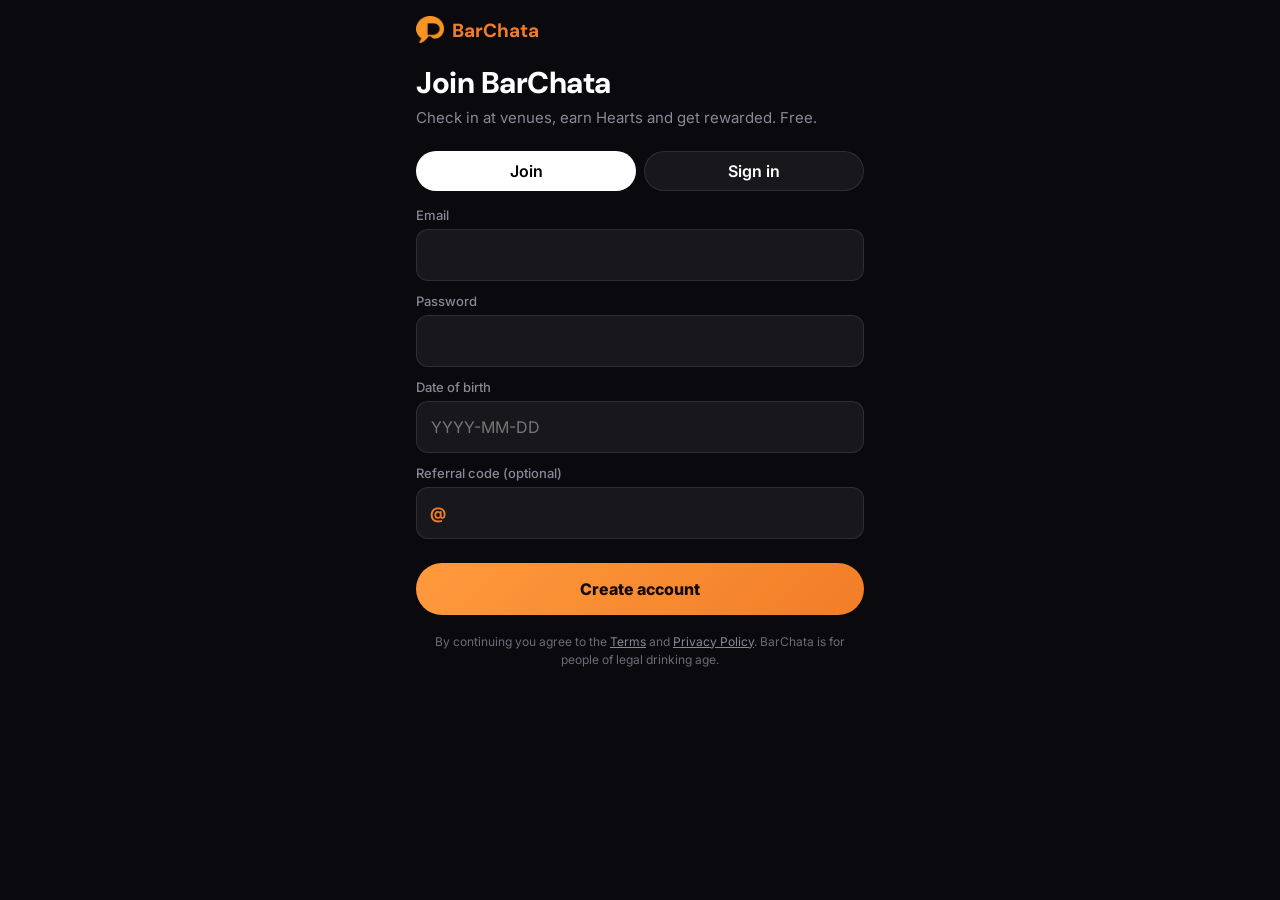
==== app/index.html @ e39d58da "Guest web app at barchata.com/app: join, sign in, venue QR check-in, Hearts, BarCode, nearby venues;" ====
<!DOCTYPE html>
<html lang="en">
<head>
<meta charset="UTF-8">
<meta name="viewport" content="width=device-width, initial-scale=1, viewport-fit=cover">
<title>BarChata</title>
<meta name="description" content="Check in at bars and restaurants, earn Hearts and get rewarded. BarChata on the web.">
<meta name="theme-color" content="#0A0A0E">
<meta name="apple-mobile-web-app-capable" content="yes">
<meta name="mobile-web-app-capable" content="yes">
<meta name="apple-mobile-web-app-status-bar-style" content="black-translucent">
<meta name="apple-mobile-web-app-title" content="BarChata">
<link rel="manifest" href="/app/manifest.webmanifest">
<link rel="icon" href="/assets/barchata-icon.png">
<link rel="apple-touch-icon" href="/assets/barchata-icon.png">
<link rel="preconnect" href="https://fonts.googleapis.com">
<link href="https://fonts.googleapis.com/css2?family=DM+Sans:opsz,wght@9..40,600;9..40,700;9..40,800&family=Inter:wght@400;500;600&display=swap" rel="stylesheet">
<link rel="stylesheet" href="/app/app.css">
</head>
<body>
<div id="app" class="shell"><div class="center"><div class="spinner"></div></div></div>
<div id="toast" class="toast" role="status" aria-live="polite"></div>
<script src="/app/vendor/supabase.js"></script>
<script src="/app/vendor/qrcode.js"></script>
<script src="/app/config.js"></script>
<script src="/app/app.js"></script>
</body>
</html>
---- app/app.css ----
*,*::before,*::after{margin:0;padding:0;box-sizing:border-box}
:root{
  --bg:#0A0A0E;--card:rgba(255,255,255,.06);--card2:rgba(255,255,255,.09);--line:rgba(255,255,255,.10);
  --text:#fff;--text2:#8B8794;--text3:#6E6A76;--brand:#F27D26;--brand2:#FF9A3D;--ink:#140A02;
  --teal:#2DD4BF;--err:#FF375F;--ok:#34C759;
  --safe-top:env(safe-area-inset-top,0px);--safe-bot:env(safe-area-inset-bottom,0px);
}
html,body{background:var(--bg);color:var(--text);font-family:Inter,system-ui,-apple-system,sans-serif;-webkit-font-smoothing:antialiased;min-height:100%}
body{overscroll-behavior-y:none}
button,input{font:inherit;color:inherit}
a{color:var(--brand);text-decoration:none}
.shell{max-width:480px;margin:0 auto;min-height:100dvh;padding:calc(16px + var(--safe-top)) 16px calc(28px + var(--safe-bot))}
.center{min-height:70dvh;display:flex;align-items:center;justify-content:center;flex-direction:column;gap:16px;text-align:center}
.spinner{width:28px;height:28px;border-radius:50%;border:3px solid var(--line);border-top-color:var(--brand);animation:spin .8s linear infinite}
@keyframes spin{to{transform:rotate(360deg)}}
.top{display:flex;align-items:center;justify-content:space-between;margin-bottom:22px}
.logo{display:flex;align-items:center;gap:8px;font-family:"DM Sans";font-weight:800;font-size:19px}
.logo img{width:28px;height:28px;border-radius:8px}
.logo b{color:var(--brand)}
.iconbtn{width:40px;height:40px;border-radius:20px;background:var(--card);border:1px solid var(--line);display:flex;align-items:center;justify-content:center;cursor:pointer}
h1{font-family:"DM Sans";font-size:30px;font-weight:800;letter-spacing:-.5px;line-height:1.1}
h2{font-family:"DM Sans";font-size:19px;font-weight:700;letter-spacing:-.2px}
.sub{color:var(--text2);font-size:15px;line-height:1.45;margin-top:8px}
.muted{color:var(--text3);font-size:13px}
.card{background:var(--card);border:1px solid var(--line);border-radius:18px;padding:16px}
.stack{display:flex;flex-direction:column;gap:12px}
.gap{height:18px}
.field{display:flex;flex-direction:column;gap:6px}
.field label{font-size:13px;color:var(--text2);font-weight:500}
.field input{height:52px;border-radius:12px;background:var(--card);border:1px solid var(--line);padding:0 14px;font-size:16px;outline:none}
.field input:focus{border-color:var(--brand)}
.prefix{position:relative}.prefix span{position:absolute;left:14px;top:50%;transform:translateY(-50%);color:var(--brand);font-weight:700}.prefix input{padding-left:30px;width:100%}
.btn{height:52px;border-radius:26px;border:0;background:linear-gradient(135deg,var(--brand2),var(--brand));color:var(--ink);font-weight:800;font-size:16px;cursor:pointer;width:100%;display:flex;align-items:center;justify-content:center;gap:8px}
.btn:disabled{opacity:.5}
.btn.secondary{background:var(--card);color:var(--text);border:1px solid var(--line);font-weight:700}
.btn.ghost{background:none;color:var(--text2);height:44px;font-weight:600}
.err{color:var(--err);font-size:14px}
.venue{display:flex;gap:14px;align-items:center}
.venue .img{width:64px;height:64px;border-radius:14px;background:var(--card2) center/cover no-repeat;flex-shrink:0;display:flex;align-items:center;justify-content:center;font-size:26px;font-weight:800;color:var(--brand);font-family:"DM Sans"}
.venue .name{font-weight:700;font-size:17px}
.hearts{display:flex;align-items:baseline;gap:8px}
.hearts .n{font-family:"DM Sans";font-size:40px;font-weight:800;color:var(--brand)}
.qr{background:#fff;border-radius:16px;padding:14px;display:flex;justify-content:center}
.qr img,.qr svg{width:200px;height:200px;image-rendering:pixelated}
.row{display:flex;align-items:center;justify-content:space-between;gap:10px;padding:12px 0;border-top:1px solid var(--line)}
.row:first-child{border-top:0}
.row .t{font-weight:600;font-size:15px}
.pill{font-size:12px;font-weight:700;border-radius:10px;padding:3px 8px;background:rgba(242,125,38,.13);color:var(--brand)}
.tabs{display:flex;gap:8px;margin:4px 0 16px}
.tabs button{flex:1;height:40px;border-radius:20px;background:var(--card);border:1px solid var(--line);font-weight:600;cursor:pointer}
.tabs button.on{background:#fff;color:#000}
.success{width:84px;height:84px;border-radius:42px;background:rgba(52,199,89,.15);display:flex;align-items:center;justify-content:center;font-size:40px}
.banner{display:flex;gap:12px;align-items:center;background:rgba(45,212,191,.10);border:1px solid rgba(45,212,191,.35);border-radius:16px;padding:12px 14px}
.banner .t{font-weight:700;font-size:14px}.banner .d{color:var(--text2);font-size:13px;margin-top:2px}
.toast{position:fixed;left:50%;bottom:calc(24px + var(--safe-bot));transform:translateX(-50%) translateY(40px);opacity:0;background:#1c1c22;border:1px solid var(--line);border-radius:14px;padding:12px 16px;font-size:14px;transition:.25s;max-width:90vw;z-index:9}
.toast.show{opacity:1;transform:translateX(-50%) translateY(0)}
.legal{color:var(--text3);font-size:12px;text-align:center;margin-top:18px;line-height:1.5}
.legal a{color:var(--text2);text-decoration:underline}
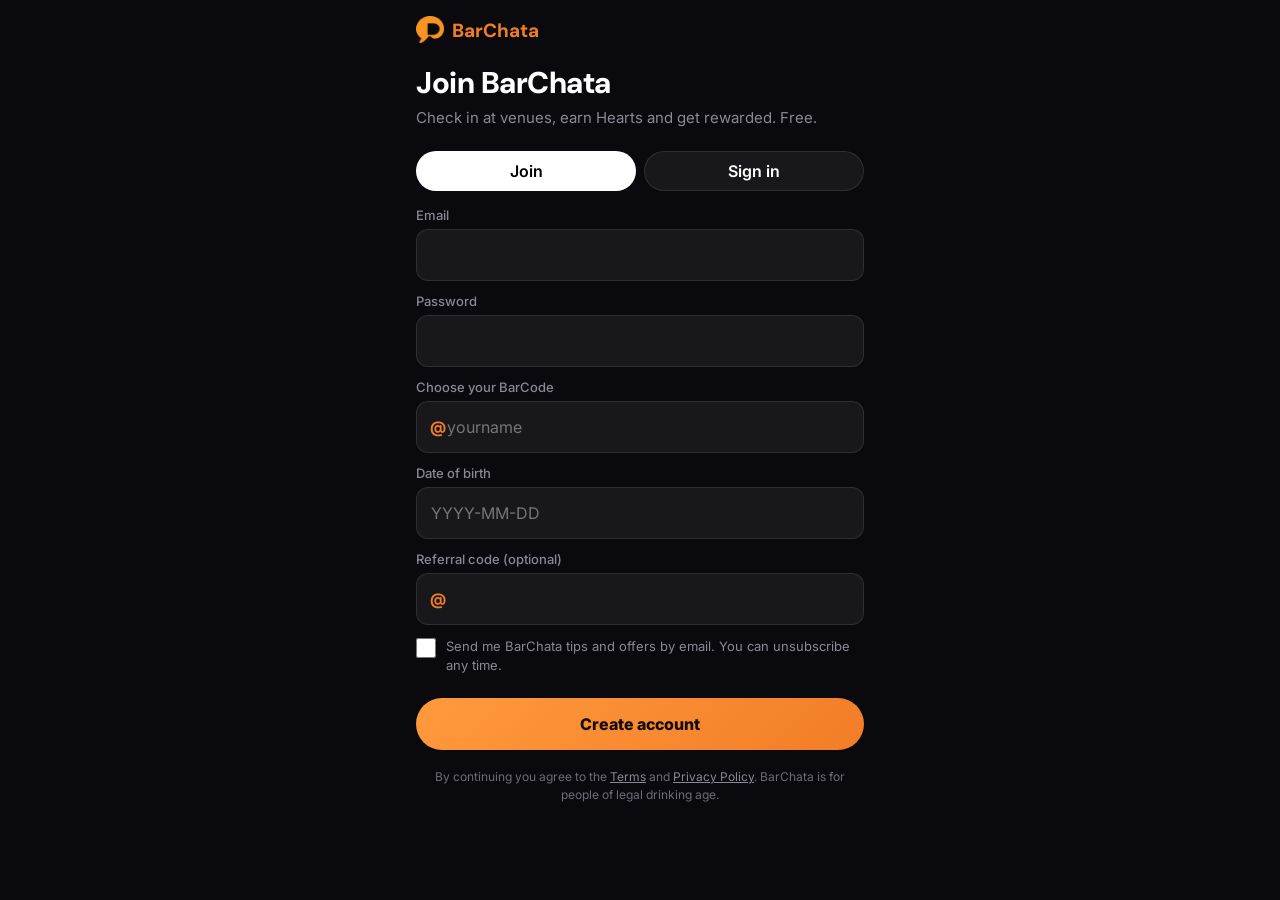
==== commit a91cc47b: "Consistent BarChata favicon and app icons" ====
--- a/app/index.html
+++ b/app/index.html
@@ -2,6 +2,10 @@
 <html lang="en">
 <head>
 <meta charset="UTF-8">
+    <link rel="icon" href="/favicon.ico" sizes="any" />
+    <link rel="icon" type="image/png" sizes="32x32" href="/favicon-32.png" />
+    <link rel="icon" type="image/png" sizes="16x16" href="/favicon-16.png" />
+    <link rel="apple-touch-icon" href="/apple-touch-icon.png" />
 <meta name="viewport" content="width=device-width, initial-scale=1, viewport-fit=cover">
 <title>BarChata</title>
 <meta name="description" content="Check in at bars and restaurants, earn Hearts and get rewarded. BarChata on the web.">
@@ -11,8 +15,6 @@
 <meta name="apple-mobile-web-app-status-bar-style" content="black-translucent">
 <meta name="apple-mobile-web-app-title" content="BarChata">
 <link rel="manifest" href="/app/manifest.webmanifest">
-<link rel="icon" href="/assets/barchata-icon.png">
-<link rel="apple-touch-icon" href="/assets/barchata-icon.png">
 <link rel="preconnect" href="https://fonts.googleapis.com">
 <link href="https://fonts.googleapis.com/css2?family=DM+Sans:opsz,wght@9..40,600;9..40,700;9..40,800&family=Inter:wght@400;500;600&display=swap" rel="stylesheet">
 <link rel="stylesheet" href="/app/app.css">
--- a/app/app.css
+++ b/app/app.css
@@ -56,3 +56,12 @@
 .toast.show{opacity:1;transform:translateX(-50%) translateY(0)}
 .legal{color:var(--text3);font-size:12px;text-align:center;margin-top:18px;line-height:1.5}
 .legal a{color:var(--text2);text-decoration:underline}
+
+.sheetwrap{position:fixed;inset:0;background:rgba(0,0,0,.6);display:flex;align-items:flex-end;justify-content:center;z-index:20}
+.sheet{width:100%;max-width:480px;background:#141418;border:1px solid var(--line);border-radius:20px 20px 0 0;padding:20px 20px calc(24px + var(--safe-bot))}
+@media (min-width:640px){.sheetwrap{align-items:center}.sheet{border-radius:20px}}
+.steps{margin:0;padding-left:20px;display:flex;flex-direction:column;gap:10px;font-size:15px;line-height:1.45}
+.banner:focus-visible{outline:2px solid var(--brand);outline-offset:2px}
+
+.check{display:flex;gap:10px;align-items:flex-start;font-size:13px;line-height:1.45;color:var(--text2);cursor:pointer}
+.check input{width:20px;height:20px;margin:1px 0 0;accent-color:var(--brand);flex:none}
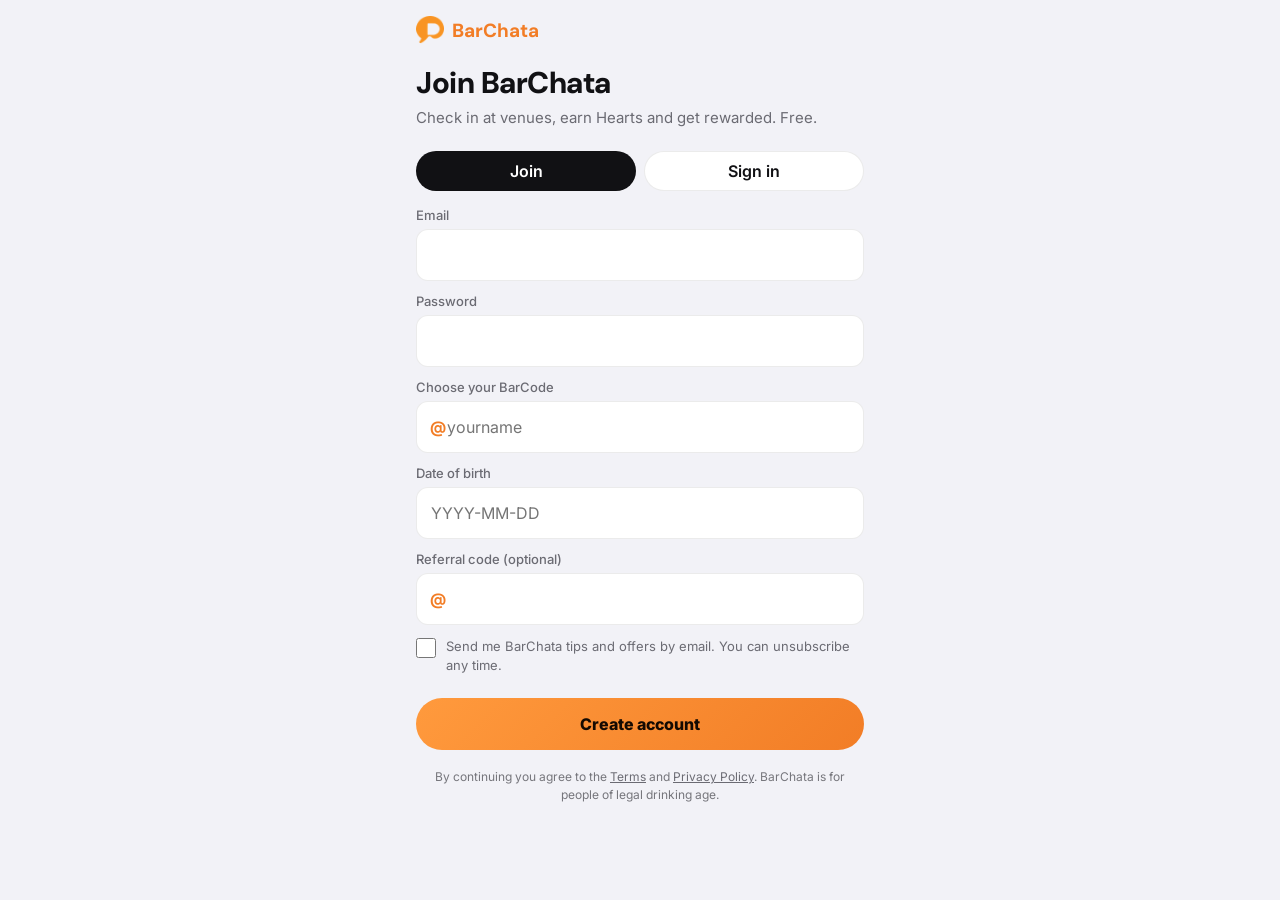
==== commit 03e9f12b: "feat: guest pages follow the phone's light/dark mode — barchata.com/s, /scan/<code> and /app switch " ====
--- a/app/index.html
+++ b/app/index.html
@@ -9,15 +9,19 @@
 <meta name="viewport" content="width=device-width, initial-scale=1, viewport-fit=cover">
 <title>BarChata</title>
 <meta name="description" content="Check in at bars and restaurants, earn Hearts and get rewarded. BarChata on the web.">
-<meta name="theme-color" content="#0A0A0E">
+<meta name="color-scheme" content="dark light">
+<meta name="theme-color" media="(prefers-color-scheme: dark)" content="#0A0A0E">
+<meta name="theme-color" media="(prefers-color-scheme: light)" content="#F2F2F7">
 <meta name="apple-mobile-web-app-capable" content="yes">
 <meta name="mobile-web-app-capable" content="yes">
 <meta name="apple-mobile-web-app-status-bar-style" content="black-translucent">
+<script>try{if(matchMedia("(prefers-color-scheme: light)").matches)document.querySelector('meta[name="apple-mobile-web-app-status-bar-style"]').content="default"}catch(e){}</script>
 <meta name="apple-mobile-web-app-title" content="BarChata">
 <link rel="manifest" href="/app/manifest.webmanifest">
 <link rel="preconnect" href="https://fonts.googleapis.com">
-<link href="https://fonts.googleapis.com/css2?family=DM+Sans:opsz,wght@9..40,600;9..40,700;9..40,800&family=Inter:wght@400;500;600&display=swap" rel="stylesheet">
+<link href="https://fonts.googleapis.com/css2?family=DM+Sans:opsz,wght@9..40,400;9..40,500;9..40,600;9..40,700;9..40,800&family=Inter:wght@400;500;600&display=swap" rel="stylesheet">
 <link rel="stylesheet" href="/app/app.css">
+<script src="/a.js" data-site="app" defer></script>
 </head>
 <body>
 <div id="app" class="shell"><div class="center"><div class="spinner"></div></div></div>
--- a/app/app.css
+++ b/app/app.css
@@ -1,9 +1,30 @@
 *,*::before,*::after{margin:0;padding:0;box-sizing:border-box}
 :root{
+  color-scheme:dark;
   --bg:#0A0A0E;--card:rgba(255,255,255,.06);--card2:rgba(255,255,255,.09);--line:rgba(255,255,255,.10);
   --text:#fff;--text2:#8B8794;--text3:#6E6A76;--brand:#F27D26;--brand2:#FF9A3D;--ink:#140A02;
   --teal:#2DD4BF;--err:#FF375F;--ok:#34C759;
   --safe-top:env(safe-area-inset-top,0px);--safe-bot:env(safe-area-inset-bottom,0px);
+  /* Light/dark (Nov 24, 2026): the guest pages follow the phone's mode */
+  --on:255,255,255;--bg-rgb:10,10,14;
+  --glass:rgba(255,255,255,.08);--glass-on:rgba(255,255,255,.14);--glass-line:rgba(255,255,255,.10);
+  --fill:rgba(255,255,255,.12);--fill2:rgba(255,255,255,.10);
+  --group:#1C1C1E;--group2:#2C2C2E;--sheet:#141418;--toast:#1c1c22;--scrim:rgba(0,0,0,.6);
+  --inv-bg:#fff;--inv-fg:#000;--focus:#fff;--shadow:rgba(0,0,0,.45);
+  --glow-filter:blur(42px) saturate(1.5) brightness(.7);--glow-a:.15;--glow-b:.55;--cancel:invert(1);
+}
+@media (prefers-color-scheme:light){
+  :root{
+    color-scheme:light;
+    --bg:#F2F2F7;--card:#FFFFFF;--card2:rgba(0,0,0,.04);--line:rgba(0,0,0,.08);
+    --text:#111114;--text2:#6B6B73;--text3:#76767C;
+    --on:0,0,0;--bg-rgb:242,242,247;
+    --glass:rgba(255,255,255,.72);--glass-on:rgba(255,255,255,.95);--glass-line:rgba(0,0,0,.06);
+    --fill:rgba(118,118,128,.14);--fill2:rgba(118,118,128,.12);
+    --group:#FFFFFF;--group2:#E5E5EA;--sheet:#FFFFFF;--toast:#FFFFFF;--scrim:rgba(0,0,0,.35);
+    --inv-bg:#111114;--inv-fg:#fff;--focus:#111114;--shadow:rgba(0,0,0,.14);
+    --glow-filter:blur(42px) saturate(1.3) brightness(1.1);--glow-a:.35;--glow-b:.72;--cancel:none;
+  }
 }
 html,body{background:var(--bg);color:var(--text);font-family:Inter,system-ui,-apple-system,sans-serif;-webkit-font-smoothing:antialiased;min-height:100%}
 body{overscroll-behavior-y:none}
@@ -48,20 +69,178 @@
 .pill{font-size:12px;font-weight:700;border-radius:10px;padding:3px 8px;background:rgba(242,125,38,.13);color:var(--brand)}
 .tabs{display:flex;gap:8px;margin:4px 0 16px}
 .tabs button{flex:1;height:40px;border-radius:20px;background:var(--card);border:1px solid var(--line);font-weight:600;cursor:pointer}
-.tabs button.on{background:#fff;color:#000}
+.tabs button.on{background:var(--inv-bg);color:var(--inv-fg)}
 .success{width:84px;height:84px;border-radius:42px;background:rgba(52,199,89,.15);display:flex;align-items:center;justify-content:center;font-size:40px}
 .banner{display:flex;gap:12px;align-items:center;background:rgba(45,212,191,.10);border:1px solid rgba(45,212,191,.35);border-radius:16px;padding:12px 14px}
 .banner .t{font-weight:700;font-size:14px}.banner .d{color:var(--text2);font-size:13px;margin-top:2px}
-.toast{position:fixed;left:50%;bottom:calc(24px + var(--safe-bot));transform:translateX(-50%) translateY(40px);opacity:0;background:#1c1c22;border:1px solid var(--line);border-radius:14px;padding:12px 16px;font-size:14px;transition:.25s;max-width:90vw;z-index:9}
+.toast{position:fixed;left:50%;bottom:calc(24px + var(--safe-bot));transform:translateX(-50%) translateY(40px);opacity:0;background:var(--toast);border:1px solid var(--line);box-shadow:0 8px 24px var(--shadow);border-radius:14px;padding:12px 16px;font-size:14px;transition:.25s;max-width:90vw;z-index:9}
 .toast.show{opacity:1;transform:translateX(-50%) translateY(0)}
 .legal{color:var(--text3);font-size:12px;text-align:center;margin-top:18px;line-height:1.5}
 .legal a{color:var(--text2);text-decoration:underline}
 
-.sheetwrap{position:fixed;inset:0;background:rgba(0,0,0,.6);display:flex;align-items:flex-end;justify-content:center;z-index:20}
-.sheet{width:100%;max-width:480px;background:#141418;border:1px solid var(--line);border-radius:20px 20px 0 0;padding:20px 20px calc(24px + var(--safe-bot))}
+.sheetwrap{position:fixed;inset:0;background:var(--scrim);display:flex;align-items:flex-end;justify-content:center;z-index:20}
+.sheet{width:100%;max-width:480px;background:var(--sheet);border:1px solid var(--line);border-radius:20px 20px 0 0;padding:20px 20px calc(24px + var(--safe-bot))}
 @media (min-width:640px){.sheetwrap{align-items:center}.sheet{border-radius:20px}}
 .steps{margin:0;padding-left:20px;display:flex;flex-direction:column;gap:10px;font-size:15px;line-height:1.45}
 .banner:focus-visible{outline:2px solid var(--brand);outline-offset:2px}
 
 .check{display:flex;gap:10px;align-items:flex-start;font-size:13px;line-height:1.45;color:var(--text2);cursor:pointer}
 .check input{width:20px;height:20px;margin:1px 0 0;accent-color:var(--brand);flex:none}
+
+/* Join our rewards (Oct 31, 2026) */
+.join-card{display:flex;flex-direction:column;gap:10px;margin-top:16px;border-color:rgba(242,125,38,.5);background:linear-gradient(160deg,rgba(242,125,38,.12),rgba(var(--on),.03))}
+.join-card p{margin:0}
+.join-card .sub{margin:0}
+.join-done{text-align:center;border-style:dashed;border-width:2px}
+.join-eyebrow{font-size:12px;font-weight:800;letter-spacing:1.5px;text-transform:uppercase;color:var(--brand)}
+.join-offer{font-family:"DM Sans";font-size:24px;font-weight:800;line-height:1.15;overflow-wrap:anywhere}
+.join-hearts{align-self:flex-start;font-size:13px;font-weight:800;color:var(--brand);background:rgba(242,125,38,.14);border:1px solid rgba(242,125,38,.45);border-radius:20px;padding:3px 10px}
+.join-done .join-hearts{align-self:center}
+.join-code{font-family:"DM Sans";font-size:44px;font-weight:800;letter-spacing:8px;color:var(--brand);line-height:1.1}
+.join-state{font-weight:800;font-size:17px;color:var(--ok)}
+
+/* Coaster landing (barchata.com/s), Spotlight design, Nov 23, 2026 */
+.spinner.sm{width:16px;height:16px;border-width:2px;flex:none}
+.not-here{text-align:center;margin-top:10px}
+.not-here a{color:var(--text2);text-decoration:underline}
+.cz{position:relative;font-family:"DM Sans",Inter,system-ui,-apple-system,sans-serif}
+.cz [hidden]{display:none!important}
+.cz>*:not(.cz-glow){position:relative;z-index:1}
+.cz .top{margin-bottom:0}
+.cz-glow{position:absolute;z-index:0;top:calc(-16px - var(--safe-top));left:-16px;right:-16px;height:470px;overflow:hidden;pointer-events:none}
+.cz-glow img{position:absolute;left:-60px;top:-60px;width:calc(100% + 120px);height:calc(100% + 120px);object-fit:cover;filter:var(--glow-filter);animation:czfade .6s ease both}
+.cz-glow::after{content:"";position:absolute;inset:0;background:linear-gradient(180deg,rgba(var(--bg-rgb),var(--glow-a)) 0%,rgba(var(--bg-rgb),var(--glow-b)) 55%,var(--bg) 100%)}
+@keyframes czfade{from{opacity:0}to{opacity:1}}
+.cz-eyebrow{margin-top:40px;min-height:18px;display:flex;align-items:center;gap:8px;font-size:13px;font-weight:600;letter-spacing:1.2px;text-transform:uppercase;color:rgba(var(--on),.7)}
+.cz-title{margin-top:8px;font-family:inherit;font-size:clamp(26px,8.2vw,32px);line-height:1.15;font-weight:700;letter-spacing:-.7px}
+.cz-eyebrow[hidden]+.cz-title{margin-top:40px}
+.cz-sub{margin-top:8px;font-size:17px;line-height:1.4;color:rgba(var(--on),.65)}
+.cz-tiles{margin-top:26px;display:grid;grid-template-columns:1fr 1fr;gap:12px}
+.cz-tiles.one{grid-template-columns:1fr}
+.cz-tile{position:relative;display:flex;flex-direction:column;align-items:center;text-align:center;gap:3px;min-width:0;padding:22px 12px 18px;border-radius:22px;border:2px solid var(--glass-line);background:var(--glass);-webkit-backdrop-filter:blur(20px);backdrop-filter:blur(20px);color:inherit;font:inherit;cursor:pointer;-webkit-tap-highlight-color:transparent;transition:background .15s,border-color .15s,transform .1s}
+.cz-tile:active{transform:scale(.98)}
+.cz-tile.on{border-color:var(--brand);background:var(--glass-on)}
+.cz-tile:focus-visible{outline:2px solid var(--focus);outline-offset:2px}
+.cz-tile-img{width:88px;height:88px;border-radius:20px;object-fit:cover;margin-bottom:9px;background:var(--fill2);box-shadow:0 10px 30px var(--shadow)}
+.cz-tile-img.none{display:flex;align-items:center;justify-content:center;font-size:34px;font-weight:800;color:var(--brand)}
+.cz-tile-n{max-width:100%;overflow:hidden;text-overflow:ellipsis;white-space:nowrap;font-size:17px;font-weight:700;letter-spacing:-.2px}
+.cz-tile-a{max-width:100%;overflow:hidden;text-overflow:ellipsis;white-space:nowrap;font-size:13px;color:rgba(var(--on),.65)}
+.cz-tick{position:absolute;top:10px;right:10px;width:22px;height:22px;border-radius:11px;background:var(--brand);color:#000;display:flex;align-items:center;justify-content:center}
+.cz-tile.sk{height:190px;cursor:default;background:var(--glass);animation:czpulse 1.1s ease-in-out infinite alternate}
+@keyframes czpulse{from{opacity:.5}to{opacity:1}}
+.cz-cta{margin-top:20px;height:54px;padding:0 18px;border-radius:16px;background:var(--brand);color:#000;font-size:17px;font-weight:700;display:flex;align-items:center;justify-content:center;white-space:nowrap;-webkit-tap-highlight-color:transparent}
+.cz-cta-n{min-width:0;overflow:hidden;text-overflow:ellipsis}
+.cz-cta:active{opacity:.85}
+.cz-cta:focus-visible{outline:2px solid var(--focus);outline-offset:2px}
+.cz-fine{margin-top:10px;text-align:center;font-size:13px;color:rgba(var(--on),.55)}
+.cz-note{margin-top:24px;display:flex;gap:12px;align-items:flex-start;padding:14px 16px;border-radius:16px;background:var(--glass);border:1px solid var(--glass-line)}
+.cz-note>svg{color:var(--brand);flex:none;margin-top:1px}
+.cz-note p{font-size:15px;line-height:1.4}
+.cz-note-b{display:flex;gap:8px;flex-wrap:wrap;margin-top:12px}
+.cz-pill{height:36px;padding:0 16px;border-radius:18px;border:0;background:var(--fill);color:var(--text);font-weight:700;font-size:14px;cursor:pointer}
+.cz-pill.on{background:var(--brand);color:#000}
+.cz-sec{margin:36px 4px 8px;font-size:13px;font-weight:600;letter-spacing:1.2px;text-transform:uppercase;color:rgba(var(--on),.55)}
+.cz-search{position:relative;margin-bottom:10px}
+.cz-sec[hidden]+.cz-search{margin-top:28px}
+.cz-search svg{position:absolute;left:12px;top:50%;transform:translateY(-50%);color:rgba(var(--on),.5);pointer-events:none}
+.cz-search input{width:100%;height:44px;padding:0 12px 0 38px;border:0;border-radius:12px;background:var(--fill);font-family:inherit;font-size:17px;outline:none;-webkit-appearance:none;appearance:none}
+.cz-search input::placeholder{color:rgba(var(--on),.45)}
+.cz-search input:focus{box-shadow:0 0 0 2px var(--brand)}
+.cz-search input::-webkit-search-cancel-button{filter:var(--cancel)}
+.cz-group{background:var(--group);border-radius:16px;overflow:hidden}
+.cz-row{position:relative;display:flex;align-items:center;gap:14px;min-height:60px;padding:10px 16px;color:var(--text);-webkit-tap-highlight-color:transparent}
+.cz-row+.cz-row::before{content:"";position:absolute;top:0;left:66px;right:0;height:1px;transform:scaleY(.5);transform-origin:top;background:rgba(var(--on),.2)}
+.cz-row:active,.cz-row:focus-visible{background:rgba(var(--on),.06);outline:none}
+.cz-thumb{width:36px;height:36px;border-radius:9px;object-fit:cover;flex:none;background:var(--group2)}
+.cz-thumb.none{display:flex;align-items:center;justify-content:center;font-size:16px;font-weight:700;color:rgba(var(--on),.7)}
+.cz-row-t{flex:1;min-width:0;display:flex;flex-direction:column;gap:1px}
+.cz-row-n{overflow:hidden;text-overflow:ellipsis;white-space:nowrap;font-size:17px}
+.cz-row-a{overflow:hidden;text-overflow:ellipsis;white-space:nowrap;font-size:13px;color:rgba(var(--on),.5)}
+.cz-row-d{flex:none;font-size:15px;color:rgba(var(--on),.55)}
+.cz-chev{flex:none;display:flex;color:rgba(var(--on),.3)}
+.cz-bare{padding:6px 4px}
+.cz .legal{margin-top:28px}
+
+/* What the business offers: rewards, Wi-Fi, menu (Nov 23, 2026) */
+.xcard{margin-top:16px;display:flex;flex-direction:column;gap:8px}
+.xhead{display:flex;justify-content:space-between;align-items:center;gap:10px}
+.xlist{display:flex;flex-direction:column}
+.xrow{display:flex;gap:12px;align-items:center;justify-content:space-between;padding:12px 0;border-top:1px solid var(--line)}
+.xlist .xrow:first-child{border-top:0}
+.xmain{flex:1;min-width:0}
+.xmain .t{font-weight:700;font-size:15px}
+.xmain .muted{margin-top:2px;line-height:1.4}
+.xside{display:flex;flex-direction:column;align-items:flex-end;gap:8px;flex:none}
+.xneed{font-size:12px}
+.xfoot{margin-top:4px}
+.btn.sm{height:36px;width:auto;padding:0 16px;font-size:14px;border-radius:18px}
+.wifi-pw{font-family:"DM Sans";font-size:22px;font-weight:800;letter-spacing:.5px;overflow-wrap:anywhere;user-select:all;-webkit-user-select:all}
+.mgroup{border-top:1px solid var(--line)}
+.mgroup summary{list-style:none;cursor:pointer;display:flex;justify-content:space-between;align-items:center;padding:12px 0;font-weight:700;font-size:15px}
+.mgroup summary::-webkit-details-marker{display:none}
+.mgroup summary::after{content:"\203A";color:var(--text3);font-size:22px;line-height:1;transform:rotate(90deg);margin-left:10px}
+.mgroup[open] summary::after{transform:rotate(-90deg)}
+.mgroup summary .muted{margin-left:auto}
+.mitem{display:flex;gap:12px;align-items:flex-start;padding:10px 0;border-top:1px solid var(--line)}
+.mitem img{width:52px;height:52px;border-radius:10px;object-fit:cover;flex:none;background:var(--card2)}
+.mitem .price{font-weight:700;white-space:nowrap;font-size:15px}
+.mitem .pill{font-size:11px;padding:2px 6px;margin-left:4px;vertical-align:middle}
+
+
+/* Place page (/scan/<code>), Spotlight design, Nov 23, 2026: Sip. Scan. Spark. */
+.vz .cz-glow{height:420px}
+.cz-ghost{margin-top:10px;width:100%;height:50px;border-radius:16px;border:0;background:var(--fill);color:var(--text);font:inherit;font-size:17px;font-weight:700;cursor:pointer}
+button.cz-cta{width:100%;border:0;font-family:inherit;cursor:pointer}
+button.cz-cta:disabled{opacity:.6}
+.vz-hero{margin-top:10px;display:flex;align-items:center;gap:16px}
+.vz-hero .cz-title{margin-top:0;overflow-wrap:anywhere}
+.vz-hero .cz-sub{margin-top:4px;font-size:15px}
+.vz-hero-t{min-width:0;flex:1}
+.vz-hero-img{width:76px;height:76px;border-radius:18px;object-fit:cover;flex:none;background:var(--fill2);box-shadow:0 10px 30px var(--shadow)}
+.vz-hero-img.none{display:flex;align-items:center;justify-content:center;font-size:32px;font-weight:800;color:var(--brand)}
+.vz .not-here{margin-top:14px;text-align:left}
+.vz-action{margin-top:4px}
+.vz-done{margin-top:20px;display:flex;align-items:center;gap:14px;padding:14px 16px;border-radius:16px;background:var(--glass);border:1px solid var(--glass-line)}
+.vz-check{width:34px;height:34px;border-radius:17px;background:var(--ok);display:flex;align-items:center;justify-content:center;flex:none}
+.vz-plus{color:var(--brand)}
+.vz .join-card{border-radius:16px}
+.vz-card{margin-top:28px;display:flex;gap:14px;align-items:flex-start;padding:16px;border-radius:16px;background:var(--group)}
+.vz-live{background:linear-gradient(160deg,rgba(242,125,38,.22),rgba(242,125,38,.06));border:1px solid rgba(242,125,38,.45)}
+.vz-ic{width:36px;height:36px;border-radius:10px;background:rgba(242,125,38,.16);color:var(--brand);display:flex;align-items:center;justify-content:center;flex:none}
+.vz-ic.sm{width:32px;height:32px;border-radius:9px}
+.vz-main{flex:1;min-width:0;display:flex;flex-direction:column;gap:2px}
+.vz-t{font-size:17px;font-weight:600;line-height:1.3}
+.vz-s{font-size:14px;line-height:1.4;color:rgba(var(--on),.6)}
+.vz-acts{display:flex;gap:8px;flex-wrap:wrap;align-items:center;margin-top:10px}
+.vz-hint{font-size:13px;color:rgba(var(--on),.6)}
+a.cz-pill{display:inline-flex;align-items:center;color:var(--text)}
+a.cz-pill.on{color:#000}
+.vz-row{position:relative;display:flex;align-items:center;gap:14px;min-height:56px;padding:12px 16px}
+.vz-row+.vz-row::before,.vz-prog+.vz-row::before{content:"";position:absolute;top:0;left:16px;right:0;height:1px;transform:scaleY(.5);transform-origin:top;background:rgba(var(--on),.2)}
+.vz-side{flex:none;display:flex;flex-direction:column;align-items:flex-end;gap:6px}
+.vz-cost{font-size:13px;font-weight:700;color:var(--brand)}
+.vz-when{flex:none;font-size:13px;color:rgba(var(--on),.6);text-align:right}
+.vz-when.on{color:var(--brand);font-weight:700}
+.vz-later .vz-t{color:rgba(var(--on),.75)}
+.vz-later .vz-ic{opacity:.6}
+.vz-sechead{display:flex;align-items:flex-end;justify-content:space-between;gap:10px}
+.vz-sechead .cz-sec{margin-bottom:8px}
+.vz-hearts{margin:0 4px 8px;font-size:13px;font-weight:700;color:var(--brand)}
+.vz-note{margin:0 4px 8px;font-size:14px;line-height:1.4;color:rgba(var(--on),.6)}
+.vz-prog{padding:14px 16px}
+.vz-prog-top{font-size:15px;line-height:1.35}
+.vz-prog-top b{font-weight:700}
+.vz-bar{margin:10px 0 4px;height:8px;border-radius:4px;background:var(--fill);overflow:hidden}
+.vz-bar span{display:block;height:100%;border-radius:4px;background:var(--brand)}
+.vz-ride{display:flex;gap:8px;flex:none}
+.vz-rate .vz-main{gap:8px}
+.vz-stars{display:flex;gap:4px}
+.vz-star{width:44px;height:44px;border:0;background:none;padding:0;display:flex;align-items:center;justify-content:center;cursor:pointer;-webkit-tap-highlight-color:transparent}
+.vz-star svg{fill:rgba(var(--on),.18);transition:fill .15s,transform .1s}
+.vz-star.on svg{fill:var(--brand)}
+.vz-star:active svg{transform:scale(.9)}
+.vz-menu{padding:0 16px}
+.vz-menu .mgroup:first-child{border-top:0}
+.vz .wifi-pw{font-size:20px}
+.vz-wallet{flex:none;height:40px;padding:0 14px;border-radius:10px;border:1px solid rgba(var(--on),.35);background:#000;color:#fff;font:inherit;font-size:14px;font-weight:700;cursor:pointer;white-space:nowrap}
+.vz-wallet:disabled{opacity:.5}
